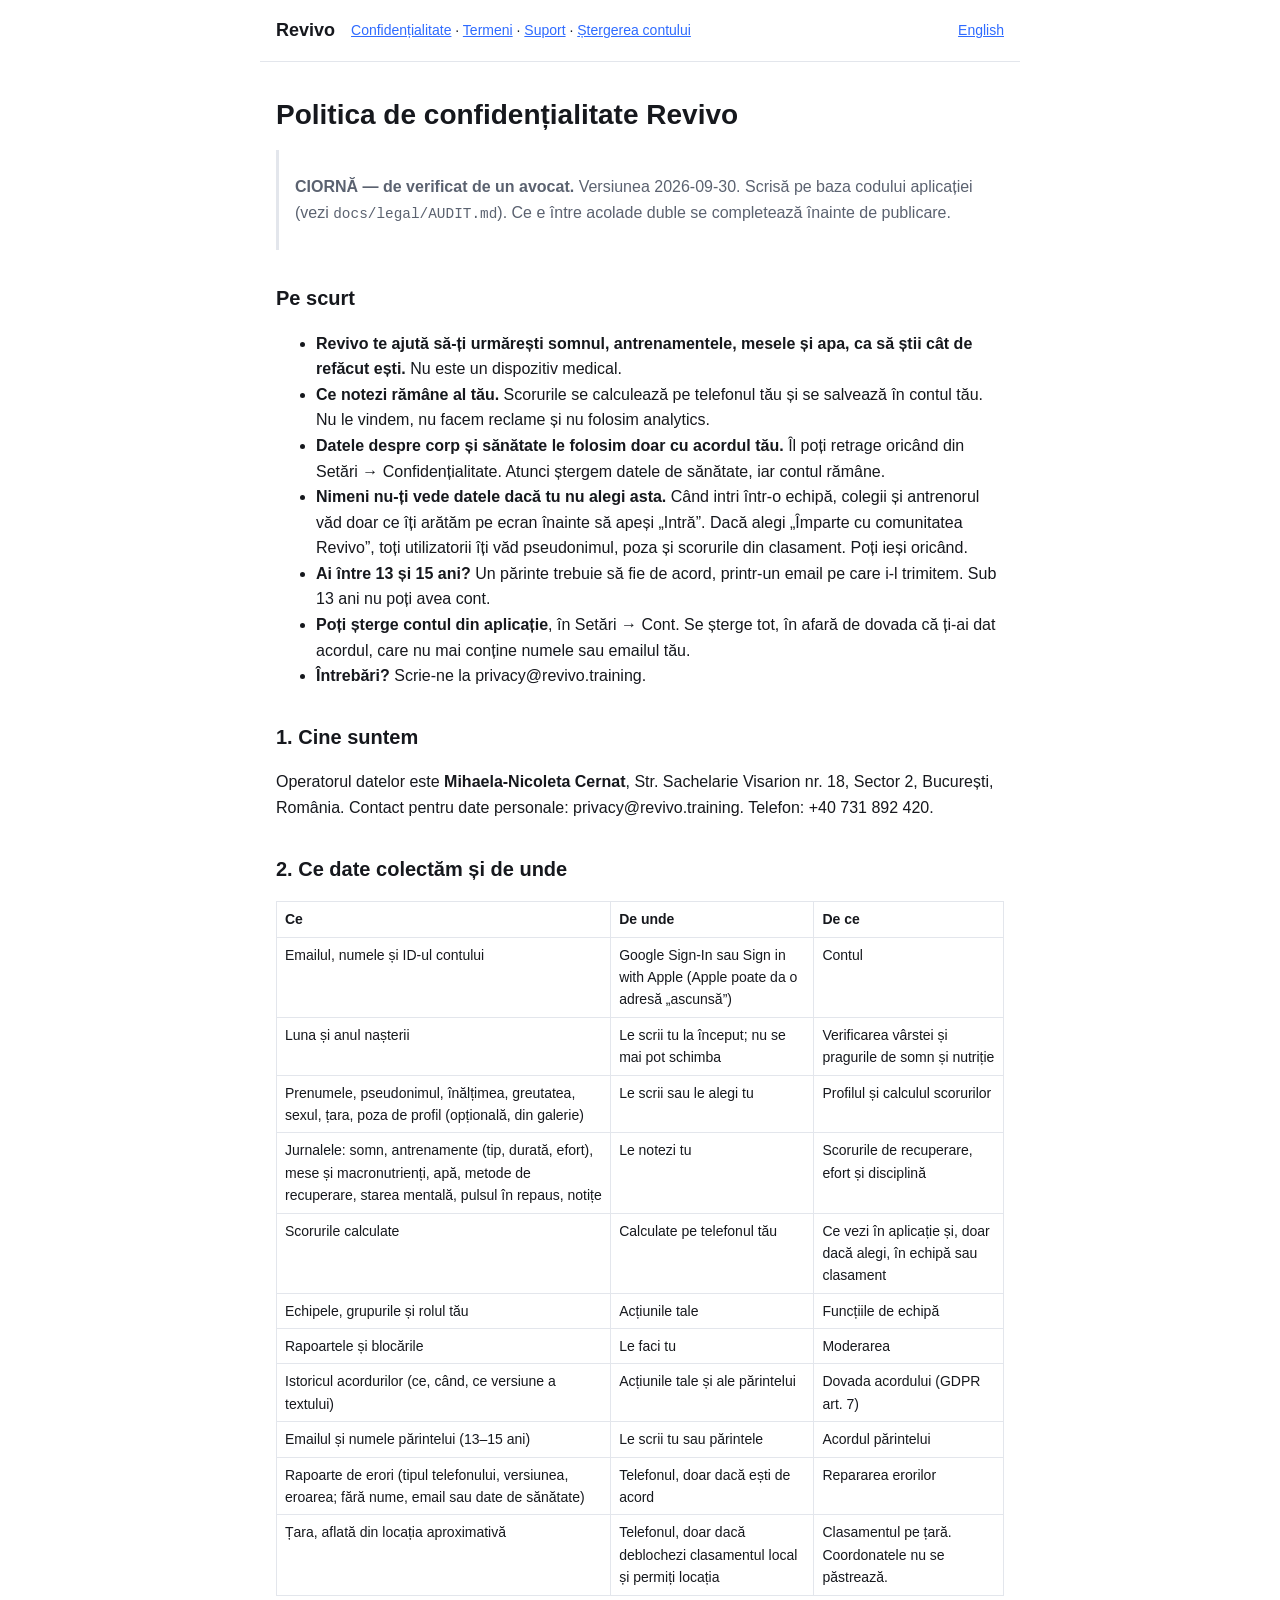
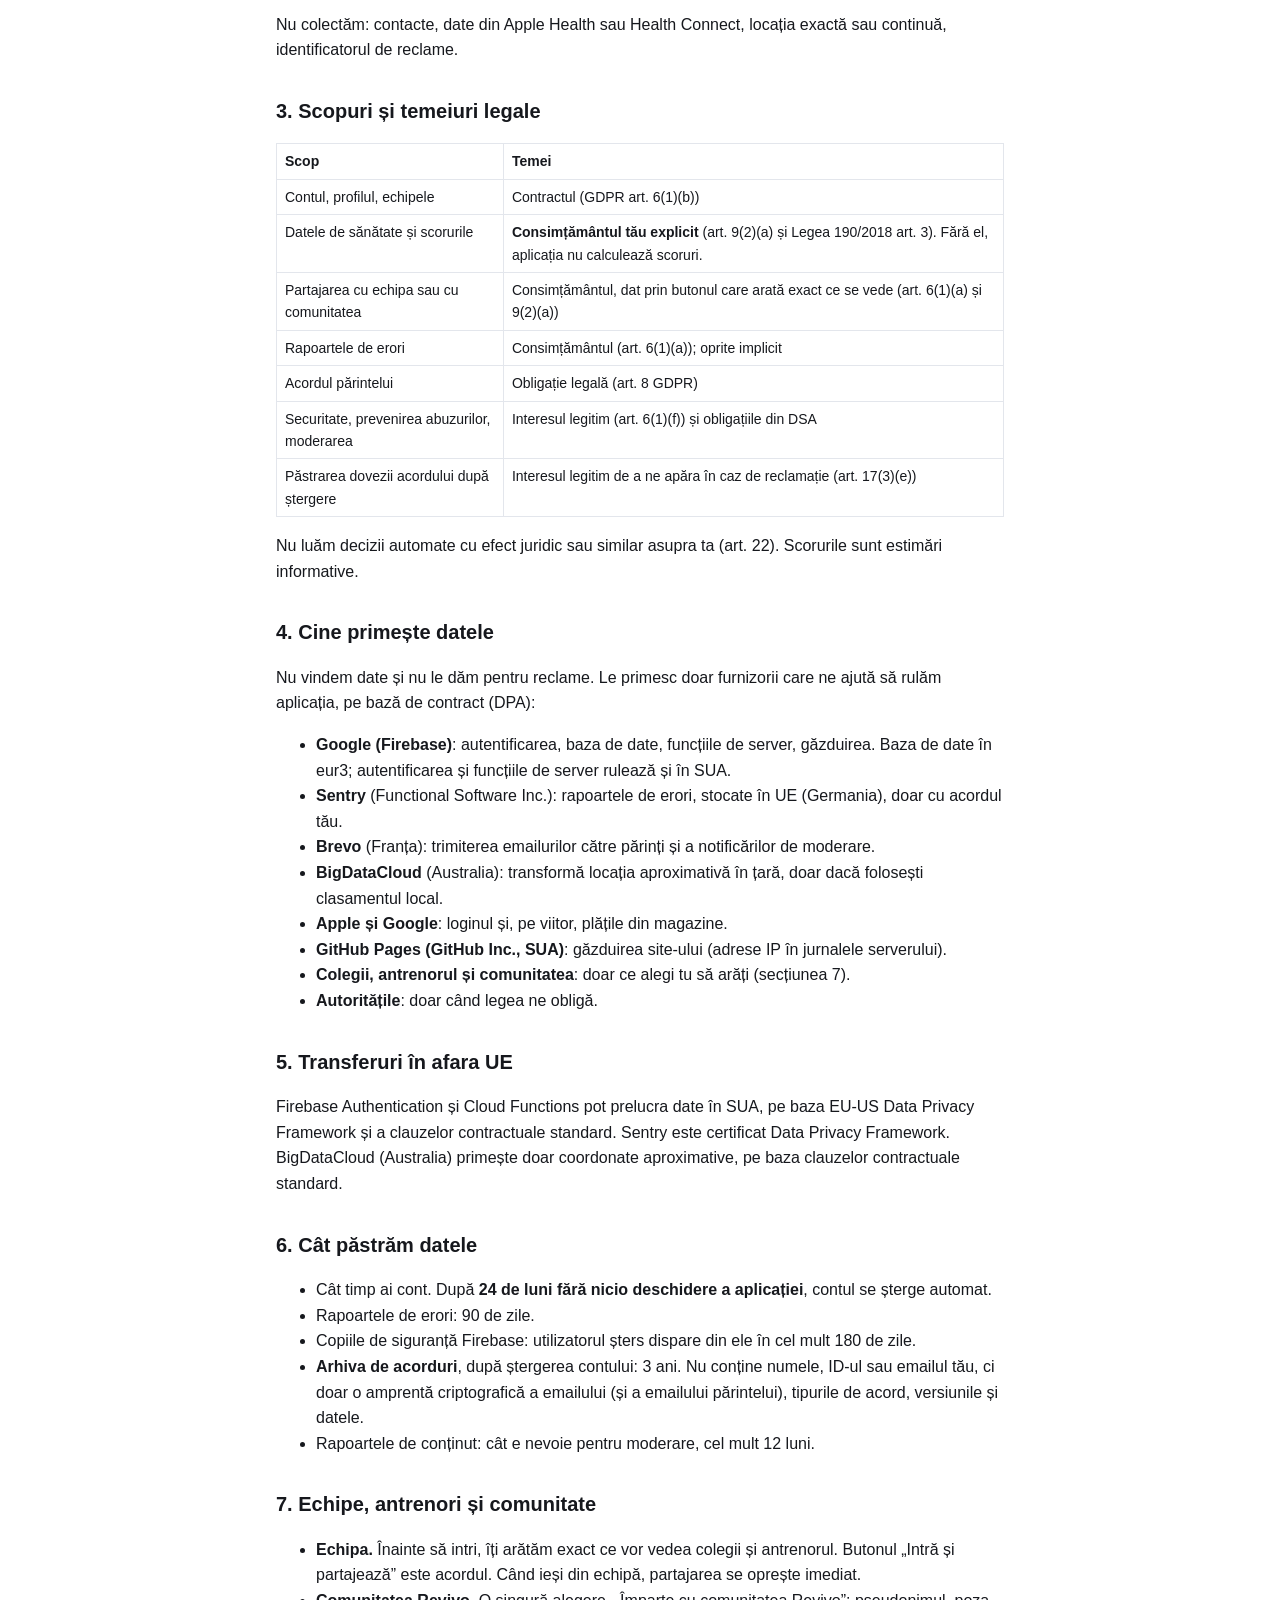
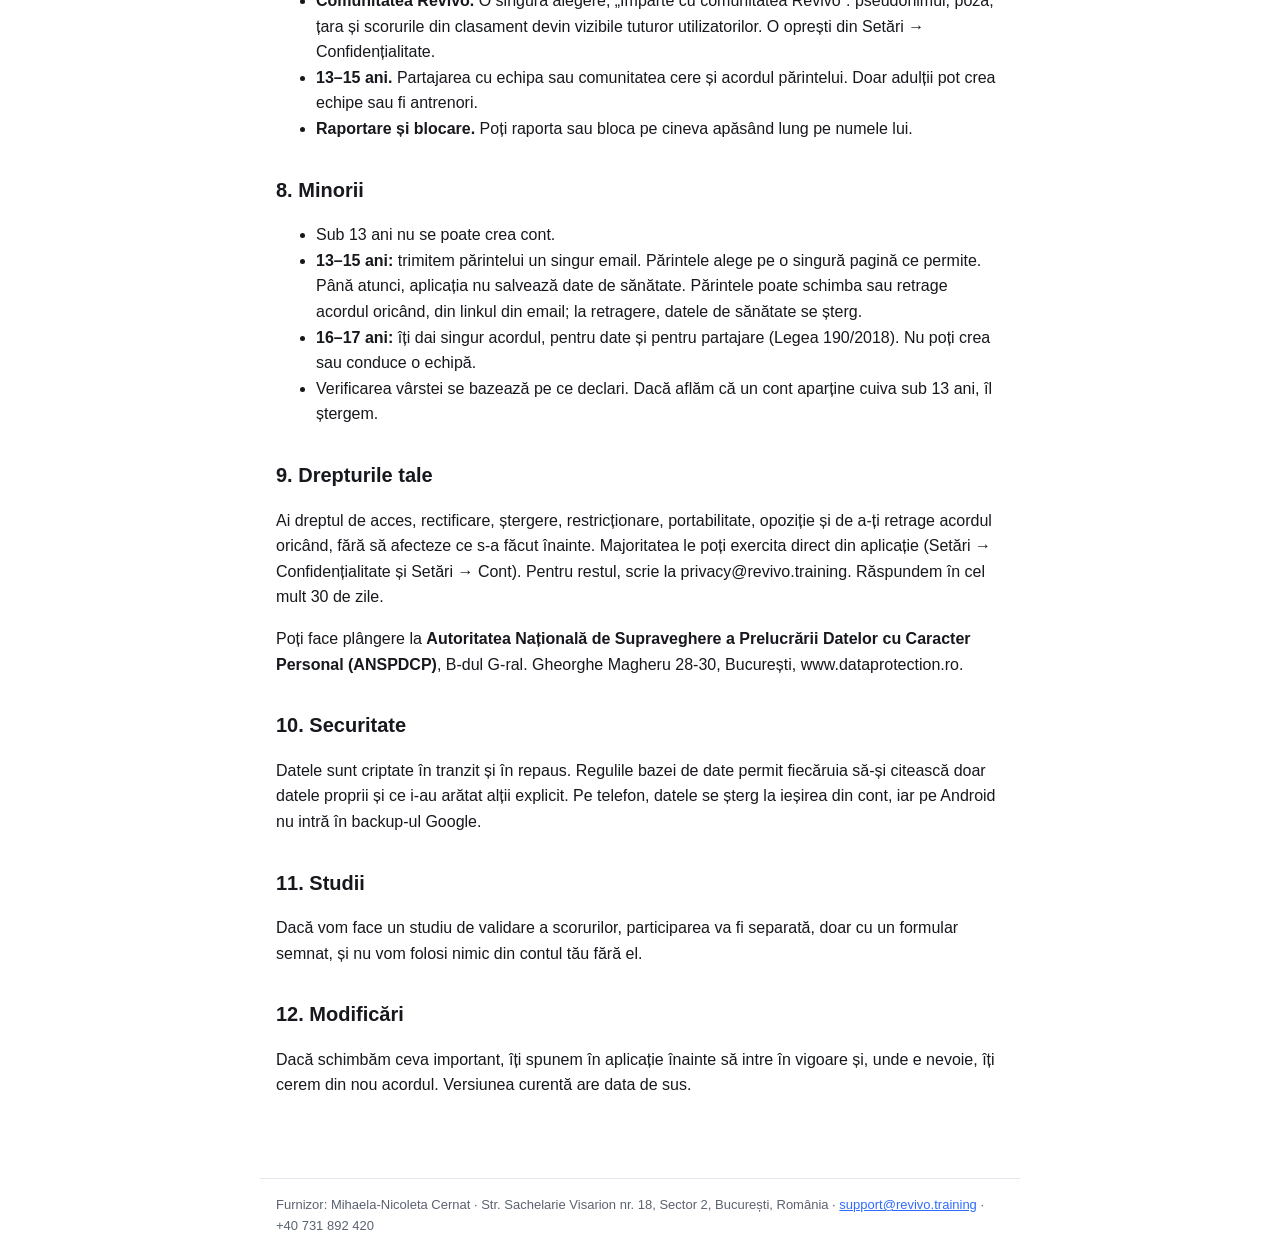
==== privacy.html @ 83f0c488 "Site Revivo" ====
<!doctype html>
<html lang="ro">
<head>
<meta charset="utf-8">
<meta name="viewport" content="width=device-width, initial-scale=1">
<title>Politica de confidențialitate Revivo</title>
<link rel="stylesheet" href="style.css">
</head>
<body>
<header><a class="brand" href="./">Revivo</a><nav><a href="privacy">Confidențialitate</a> · <a href="terms">Termeni</a> · <a href="support">Suport</a> · <a href="delete-account">Ștergerea contului</a></nav><a class="lang" href="en/privacy">English</a></header>
<main>
<h1>Politica de confidențialitate Revivo</h1>
<blockquote><p><strong>CIORNĂ — de verificat de un avocat.</strong> Versiunea 2026-09-30. Scrisă pe baza codului aplicației (vezi <code>docs/legal/AUDIT.md</code>). Ce e între acolade duble se completează înainte de publicare.</p></blockquote>
<h2>Pe scurt</h2>
<ul><li>
<strong>Revivo te ajută să-ți urmărești somnul, antrenamentele, mesele și apa, ca să știi cât de refăcut ești.</strong> Nu este un dispozitiv medical.
</li><li>
<strong>Ce notezi rămâne al tău.</strong> Scorurile se calculează pe telefonul tău și se salvează în contul tău. Nu le vindem, nu facem reclame și nu folosim analytics.
</li><li>
<strong>Datele despre corp și sănătate le folosim doar cu acordul tău.</strong> Îl poți retrage oricând din Setări → Confidențialitate. Atunci ștergem datele de sănătate, iar contul rămâne.
</li><li>
<strong>Nimeni nu-ți vede datele dacă tu nu alegi asta.</strong> Când intri într-o echipă, colegii și antrenorul văd doar ce îți arătăm pe ecran înainte să apeși „Intră”. Dacă alegi „Împarte cu comunitatea Revivo”, toți utilizatorii îți văd pseudonimul, poza și scorurile din clasament. Poți ieși oricând.
</li><li>
<strong>Ai între 13 și 15 ani?</strong> Un părinte trebuie să fie de acord, printr-un email pe care i-l trimitem. Sub 13 ani nu poți avea cont.
</li><li>
<strong>Poți șterge contul din aplicație</strong>, în Setări → Cont. Se șterge tot, în afară de dovada că ți-ai dat acordul, care nu mai conține numele sau emailul tău.
</li><li>
<strong>Întrebări?</strong> Scrie-ne la privacy@revivo.training.
</li></ul>
<h2>1. Cine suntem</h2>
<p>Operatorul datelor este <strong>Mihaela-Nicoleta Cernat</strong>, Str. Sachelarie Visarion nr. 18, Sector 2, București, România. Contact pentru date personale: privacy@revivo.training. Telefon: +40 731 892 420.</p>
<h2>2. Ce date colectăm și de unde</h2>
<div class="table"><table><thead><tr><th>Ce</th><th>De unde</th><th>De ce</th></tr></thead><tbody>
<tr><td>Emailul, numele și ID-ul contului</td><td>Google Sign-In sau Sign in with Apple (Apple poate da o adresă „ascunsă”)</td><td>Contul</td></tr>
<tr><td>Luna și anul nașterii</td><td>Le scrii tu la început; nu se mai pot schimba</td><td>Verificarea vârstei și pragurile de somn și nutriție</td></tr>
<tr><td>Prenumele, pseudonimul, înălțimea, greutatea, sexul, țara, poza de profil (opțională, din galerie)</td><td>Le scrii sau le alegi tu</td><td>Profilul și calculul scorurilor</td></tr>
<tr><td>Jurnalele: somn, antrenamente (tip, durată, efort), mese și macronutrienți, apă, metode de recuperare, starea mentală, pulsul în repaus, notițe</td><td>Le notezi tu</td><td>Scorurile de recuperare, efort și disciplină</td></tr>
<tr><td>Scorurile calculate</td><td>Calculate pe telefonul tău</td><td>Ce vezi în aplicație și, doar dacă alegi, în echipă sau clasament</td></tr>
<tr><td>Echipele, grupurile și rolul tău</td><td>Acțiunile tale</td><td>Funcțiile de echipă</td></tr>
<tr><td>Rapoartele și blocările</td><td>Le faci tu</td><td>Moderarea</td></tr>
<tr><td>Istoricul acordurilor (ce, când, ce versiune a textului)</td><td>Acțiunile tale și ale părintelui</td><td>Dovada acordului (GDPR art. 7)</td></tr>
<tr><td>Emailul și numele părintelui (13–15 ani)</td><td>Le scrii tu sau părintele</td><td>Acordul părintelui</td></tr>
<tr><td>Rapoarte de erori (tipul telefonului, versiunea, eroarea; fără nume, email sau date de sănătate)</td><td>Telefonul, doar dacă ești de acord</td><td>Repararea erorilor</td></tr>
<tr><td>Țara, aflată din locația aproximativă</td><td>Telefonul, doar dacă deblochezi clasamentul local și permiți locația</td><td>Clasamentul pe țară. Coordonatele nu se păstrează.</td></tr>
</tbody></table></div>
<p>Nu colectăm: contacte, date din Apple Health sau Health Connect, locația exactă sau continuă, identificatorul de reclame.</p>
<h2>3. Scopuri și temeiuri legale</h2>
<div class="table"><table><thead><tr><th>Scop</th><th>Temei</th></tr></thead><tbody>
<tr><td>Contul, profilul, echipele</td><td>Contractul (GDPR art. 6(1)(b))</td></tr>
<tr><td>Datele de sănătate și scorurile</td><td><strong>Consimțământul tău explicit</strong> (art. 9(2)(a) și Legea 190/2018 art. 3). Fără el, aplicația nu calculează scoruri.</td></tr>
<tr><td>Partajarea cu echipa sau cu comunitatea</td><td>Consimțământul, dat prin butonul care arată exact ce se vede (art. 6(1)(a) și 9(2)(a))</td></tr>
<tr><td>Rapoartele de erori</td><td>Consimțământul (art. 6(1)(a)); oprite implicit</td></tr>
<tr><td>Acordul părintelui</td><td>Obligație legală (art. 8 GDPR)</td></tr>
<tr><td>Securitate, prevenirea abuzurilor, moderarea</td><td>Interesul legitim (art. 6(1)(f)) și obligațiile din DSA</td></tr>
<tr><td>Păstrarea dovezii acordului după ștergere</td><td>Interesul legitim de a ne apăra în caz de reclamație (art. 17(3)(e))</td></tr>
</tbody></table></div>
<p>Nu luăm decizii automate cu efect juridic sau similar asupra ta (art. 22). Scorurile sunt estimări informative.</p>
<h2>4. Cine primește datele</h2>
<p>Nu vindem date și nu le dăm pentru reclame. Le primesc doar furnizorii care ne ajută să rulăm aplicația, pe bază de contract (DPA):</p>
<ul><li>
<strong>Google (Firebase)</strong>: autentificarea, baza de date, funcțiile de server, găzduirea. Baza de date în eur3; autentificarea și funcțiile de server rulează și în SUA.
</li><li>
<strong>Sentry</strong> (Functional Software Inc.): rapoartele de erori, stocate în UE (Germania), doar cu acordul tău.
</li><li>
<strong>Brevo</strong> (Franța): trimiterea emailurilor către părinți și a notificărilor de moderare.
</li><li>
<strong>BigDataCloud</strong> (Australia): transformă locația aproximativă în țară, doar dacă folosești clasamentul local.
</li><li>
<strong>Apple și Google</strong>: loginul și, pe viitor, plățile din magazine.
</li><li>
<strong>GitHub Pages (GitHub Inc., SUA)</strong>: găzduirea site-ului (adrese IP în jurnalele serverului).
</li><li>
<strong>Colegii, antrenorul și comunitatea</strong>: doar ce alegi tu să arăți (secțiunea 7).
</li><li>
<strong>Autoritățile</strong>: doar când legea ne obligă.
</li></ul>
<h2>5. Transferuri în afara UE</h2>
<p>Firebase Authentication și Cloud Functions pot prelucra date în SUA, pe baza EU-US Data Privacy Framework și a clauzelor contractuale standard. Sentry este certificat Data Privacy Framework. BigDataCloud (Australia) primește doar coordonate aproximative, pe baza clauzelor contractuale standard.</p>
<h2>6. Cât păstrăm datele</h2>
<ul><li>
Cât timp ai cont. După <strong>24 de luni fără nicio deschidere a aplicației</strong>, contul se șterge automat.
</li><li>
Rapoartele de erori: 90 de zile.
</li><li>
Copiile de siguranță Firebase: utilizatorul șters dispare din ele în cel mult 180 de zile.
</li><li>
<strong>Arhiva de acorduri</strong>, după ștergerea contului: 3 ani. Nu conține numele, ID-ul sau emailul tău, ci doar o amprentă criptografică a emailului (și a emailului părintelui), tipurile de acord, versiunile și datele.
</li><li>
Rapoartele de conținut: cât e nevoie pentru moderare, cel mult 12 luni.
</li></ul>
<h2>7. Echipe, antrenori și comunitate</h2>
<ul><li>
<strong>Echipa.</strong> Înainte să intri, îți arătăm exact ce vor vedea colegii și antrenorul. Butonul „Intră și partajează” este acordul. Când ieși din echipă, partajarea se oprește imediat.
</li><li>
<strong>Comunitatea Revivo.</strong> O singură alegere, „Împarte cu comunitatea Revivo”: pseudonimul, poza, țara și scorurile din clasament devin vizibile tuturor utilizatorilor. O oprești din Setări → Confidențialitate.
</li><li>
<strong>13–15 ani.</strong> Partajarea cu echipa sau comunitatea cere și acordul părintelui. Doar adulții pot crea echipe sau fi antrenori.
</li><li>
<strong>Raportare și blocare.</strong> Poți raporta sau bloca pe cineva apăsând lung pe numele lui.
</li></ul>
<h2>8. Minorii</h2>
<ul><li>
Sub 13 ani nu se poate crea cont.
</li><li>
<strong>13–15 ani:</strong> trimitem părintelui un singur email. Părintele alege pe o singură pagină ce permite. Până atunci, aplicația nu salvează date de sănătate. Părintele poate schimba sau retrage acordul oricând, din linkul din email; la retragere, datele de sănătate se șterg.
</li><li>
<strong>16–17 ani:</strong> îți dai singur acordul, pentru date și pentru partajare (Legea 190/2018). Nu poți crea sau conduce o echipă.
</li><li>
Verificarea vârstei se bazează pe ce declari. Dacă aflăm că un cont aparține cuiva sub 13 ani, îl ștergem.
</li></ul>
<h2>9. Drepturile tale</h2>
<p>Ai dreptul de acces, rectificare, ștergere, restricționare, portabilitate, opoziție și de a-ți retrage acordul oricând, fără să afecteze ce s-a făcut înainte. Majoritatea le poți exercita direct din aplicație (Setări → Confidențialitate și Setări → Cont). Pentru restul, scrie la privacy@revivo.training. Răspundem în cel mult 30 de zile.</p>
<p>Poți face plângere la <strong>Autoritatea Națională de Supraveghere a Prelucrării Datelor cu Caracter Personal (ANSPDCP)</strong>, B-dul G-ral. Gheorghe Magheru 28-30, București, www.dataprotection.ro.</p>
<h2>10. Securitate</h2>
<p>Datele sunt criptate în tranzit și în repaus. Regulile bazei de date permit fiecăruia să-și citească doar datele proprii și ce i-au arătat alții explicit. Pe telefon, datele se șterg la ieșirea din cont, iar pe Android nu intră în backup-ul Google.</p>
<h2>11. Studii</h2>
<p>Dacă vom face un studiu de validare a scorurilor, participarea va fi separată, doar cu un formular semnat, și nu vom folosi nimic din contul tău fără el.</p>
<h2>12. Modificări</h2>
<p>Dacă schimbăm ceva important, îți spunem în aplicație înainte să intre în vigoare și, unde e nevoie, îți cerem din nou acordul. Versiunea curentă are data de sus.</p>
</main>
<footer>Furnizor: Mihaela-Nicoleta Cernat · Str. Sachelarie Visarion nr. 18, Sector 2, București, România · <a href="mailto:support@revivo.training">support@revivo.training</a> · +40 731 892 420</footer>
</body>
</html>
---- style.css ----
/* No web fonts, no external resources: system fonts only (SPEC_LEGAL 18). */
:root {
  --bg: #ffffff; --text: #16181d; --muted: #5b6270; --line: #e3e6ec; --accent: #2f6bff;
  color-scheme: light dark;
}
@media (prefers-color-scheme: dark) {
  :root { --bg: #0e1014; --text: #eceef2; --muted: #9aa1ad; --line: #262a33; --accent: #6f98ff; }
}
* { box-sizing: border-box; }
body {
  margin: 0; background: var(--bg); color: var(--text);
  font: 16px/1.6 -apple-system, BlinkMacSystemFont, "Segoe UI", Roboto, Helvetica, Arial, sans-serif;
}
header, main, footer { max-width: 760px; margin: 0 auto; padding: 16px; }
header { display: flex; flex-wrap: wrap; gap: 8px 16px; align-items: center; border-bottom: 1px solid var(--line); }
header nav { flex: 1; font-size: 14px; }
.brand { font-weight: 800; font-size: 18px; text-decoration: none; color: var(--text); }
.lang { font-size: 14px; }
a { color: var(--accent); }
h1 { font-size: 28px; line-height: 1.25; }
h2 { font-size: 20px; margin-top: 32px; }
blockquote { margin: 16px 0; padding: 8px 16px; border-left: 3px solid var(--line); color: var(--muted); }
.table { overflow-x: auto; }
table { border-collapse: collapse; width: 100%; font-size: 14px; }
th, td { border: 1px solid var(--line); padding: 6px 8px; text-align: left; vertical-align: top; }
code { font-size: 90%; }
footer { border-top: 1px solid var(--line); color: var(--muted); font-size: 13px; margin-top: 48px; }
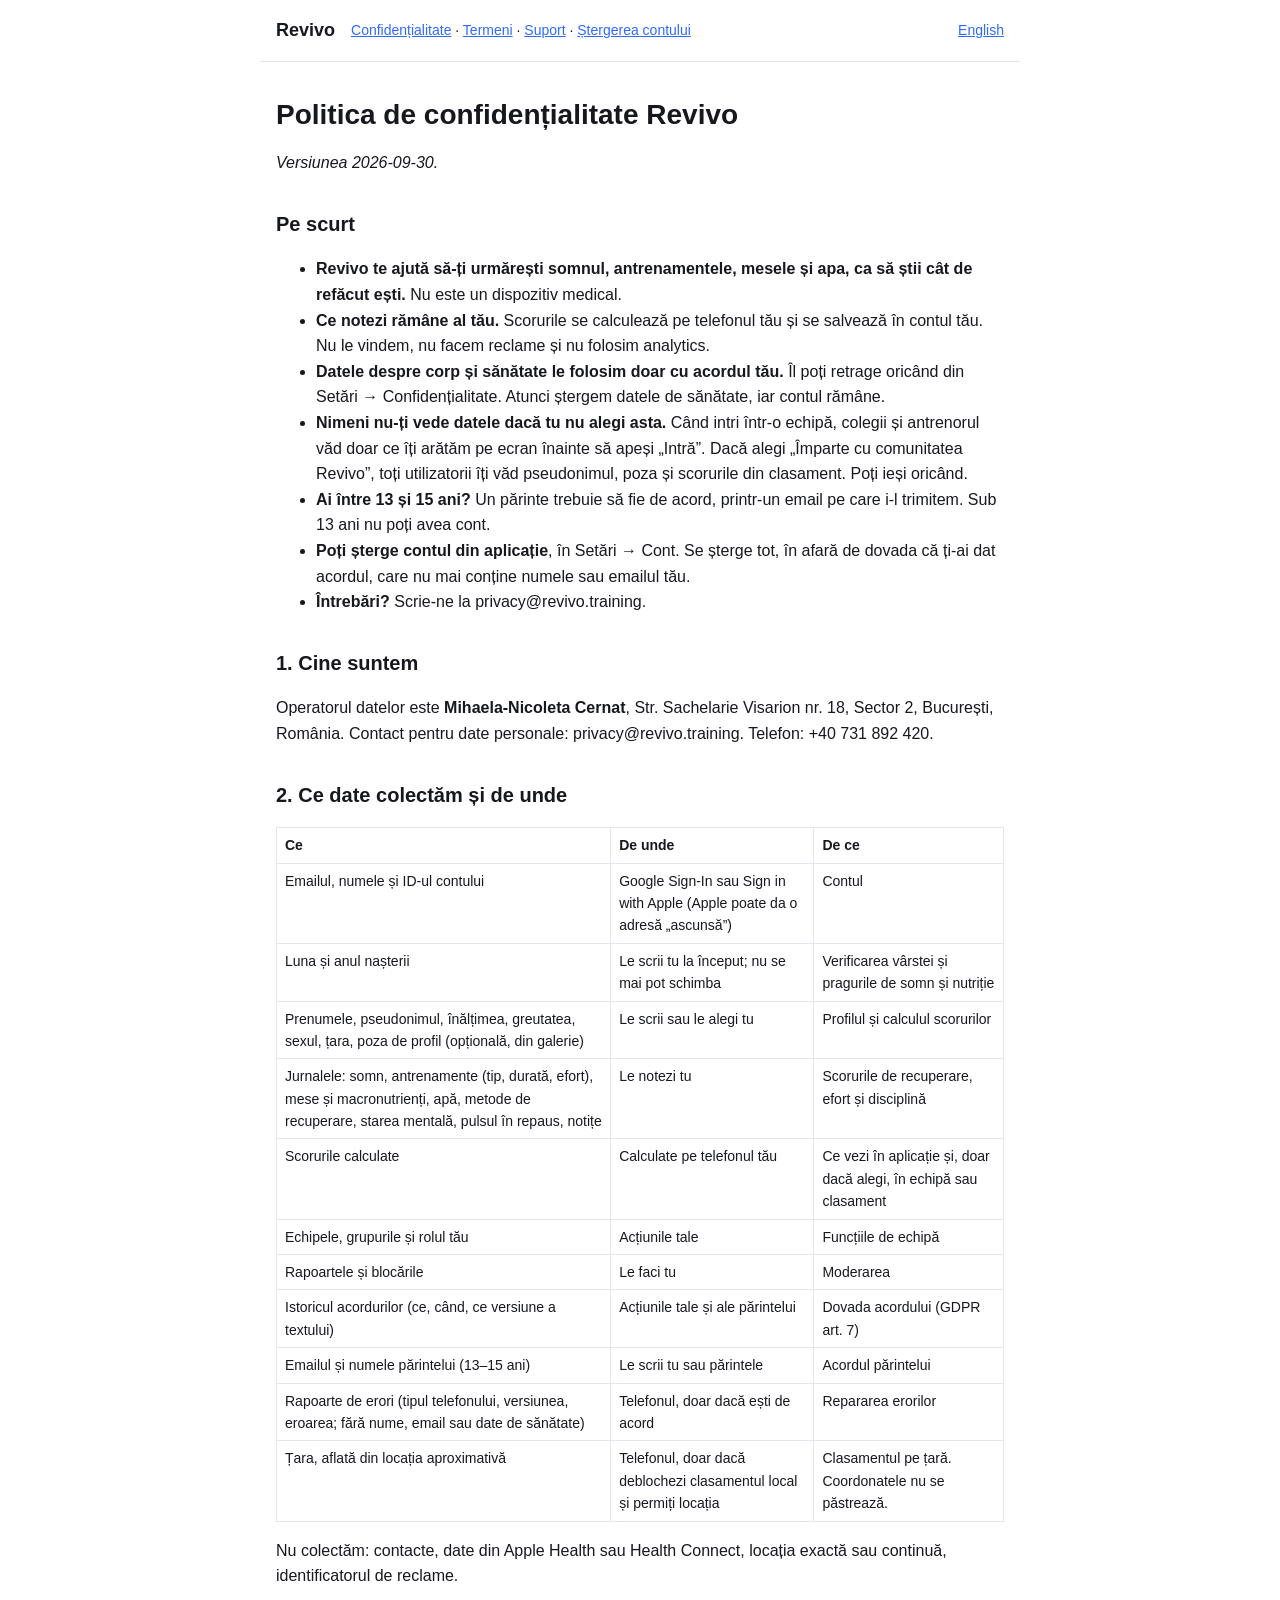
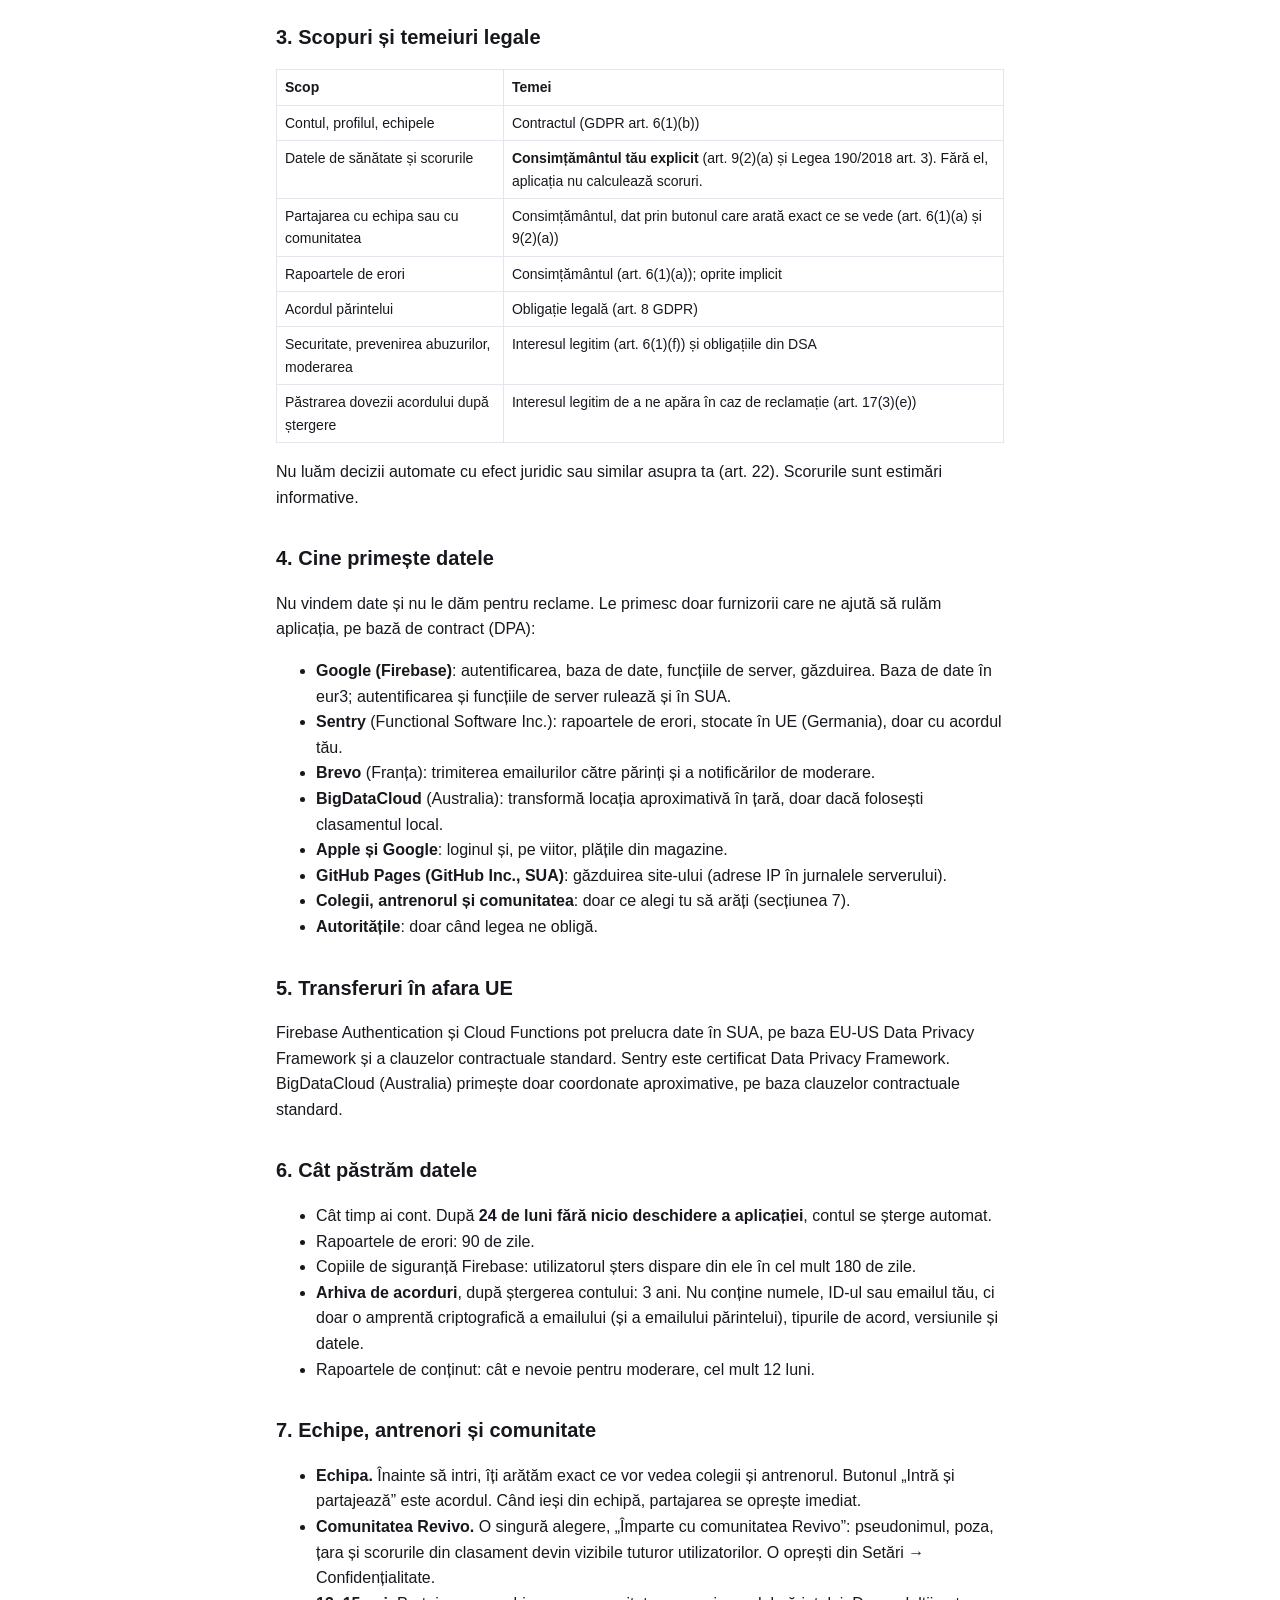
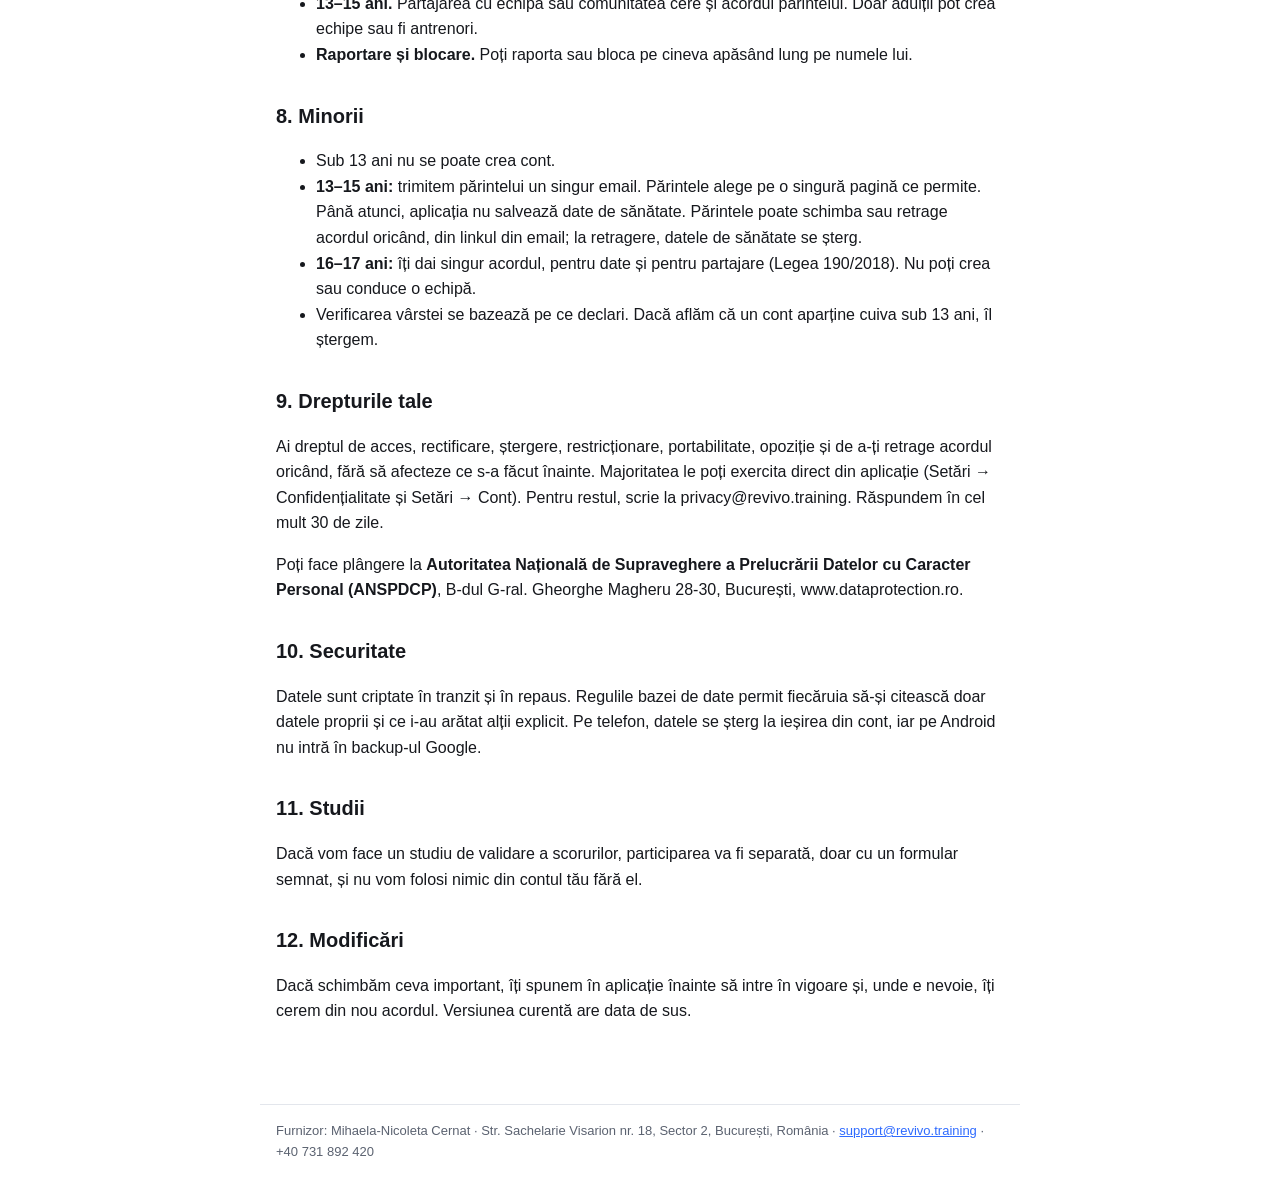
==== commit 9da3b1ec: "Fara nota de ciorna in politica si termeni Co-Authored-By: Claude Opus 5.5 <noreply@anthropic.com>" ====
--- a/privacy.html
+++ b/privacy.html
@@ -10,7 +10,7 @@
 <header><a class="brand" href="./">Revivo</a><nav><a href="privacy">Confidențialitate</a> · <a href="terms">Termeni</a> · <a href="support">Suport</a> · <a href="delete-account">Ștergerea contului</a></nav><a class="lang" href="en/privacy">English</a></header>
 <main>
 <h1>Politica de confidențialitate Revivo</h1>
-<blockquote><p><strong>CIORNĂ — de verificat de un avocat.</strong> Versiunea 2026-09-30. Scrisă pe baza codului aplicației (vezi <code>docs/legal/AUDIT.md</code>). Ce e între acolade duble se completează înainte de publicare.</p></blockquote>
+<p><em>Versiunea 2026-09-30.</em></p>
 <h2>Pe scurt</h2>
 <ul><li>
 <strong>Revivo te ajută să-ți urmărești somnul, antrenamentele, mesele și apa, ca să știi cât de refăcut ești.</strong> Nu este un dispozitiv medical.
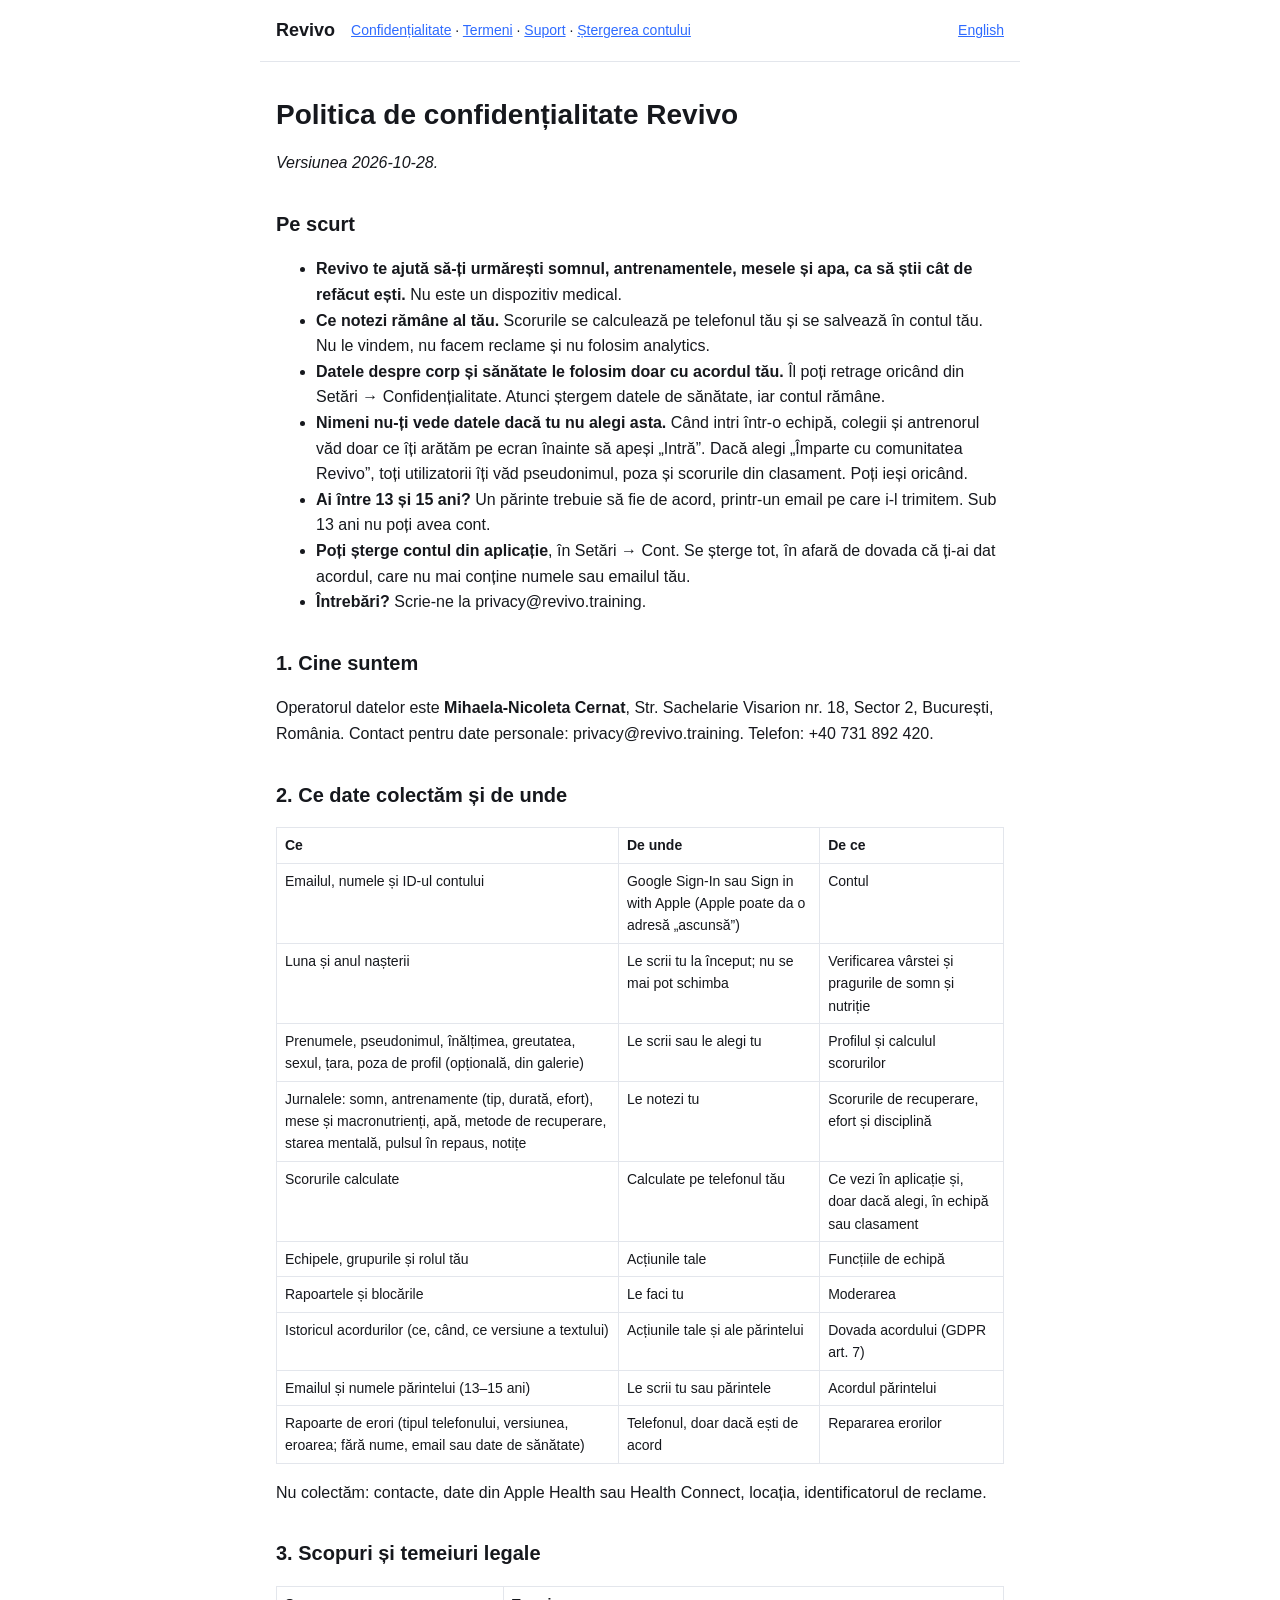
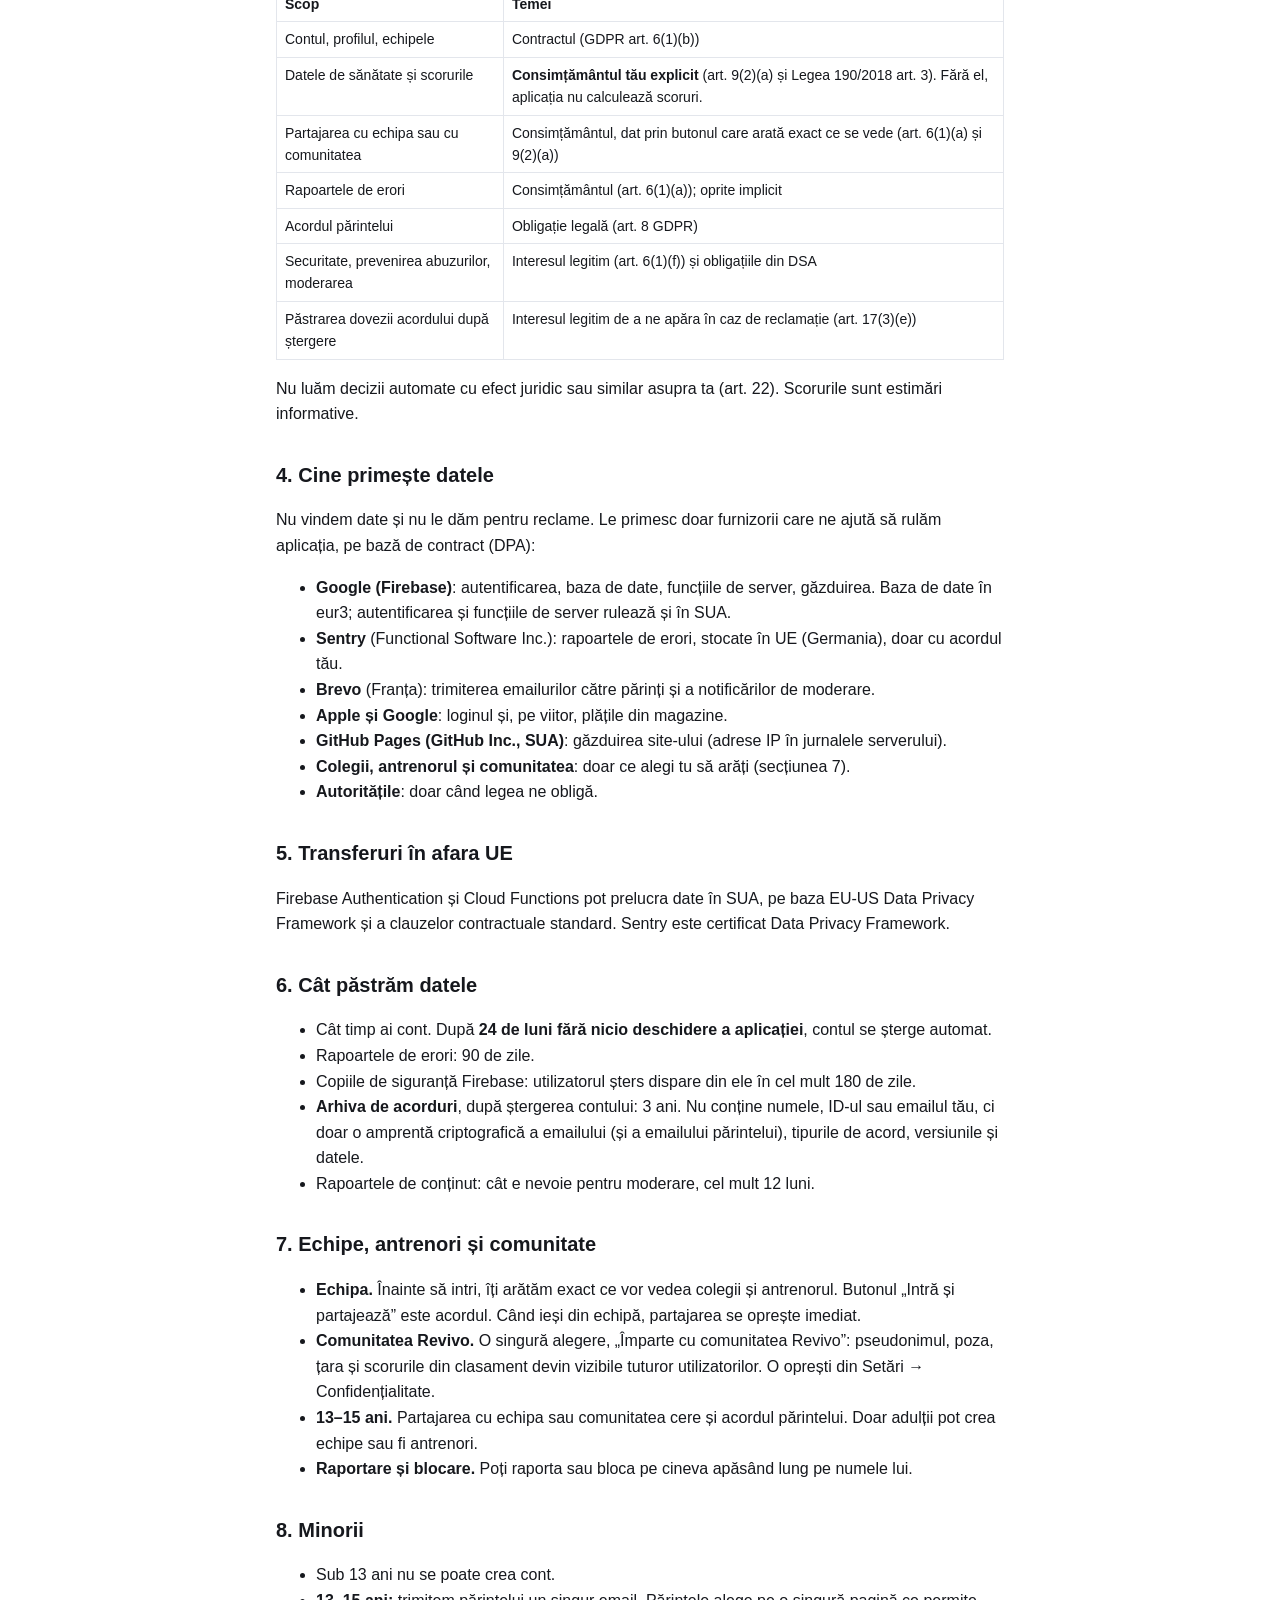
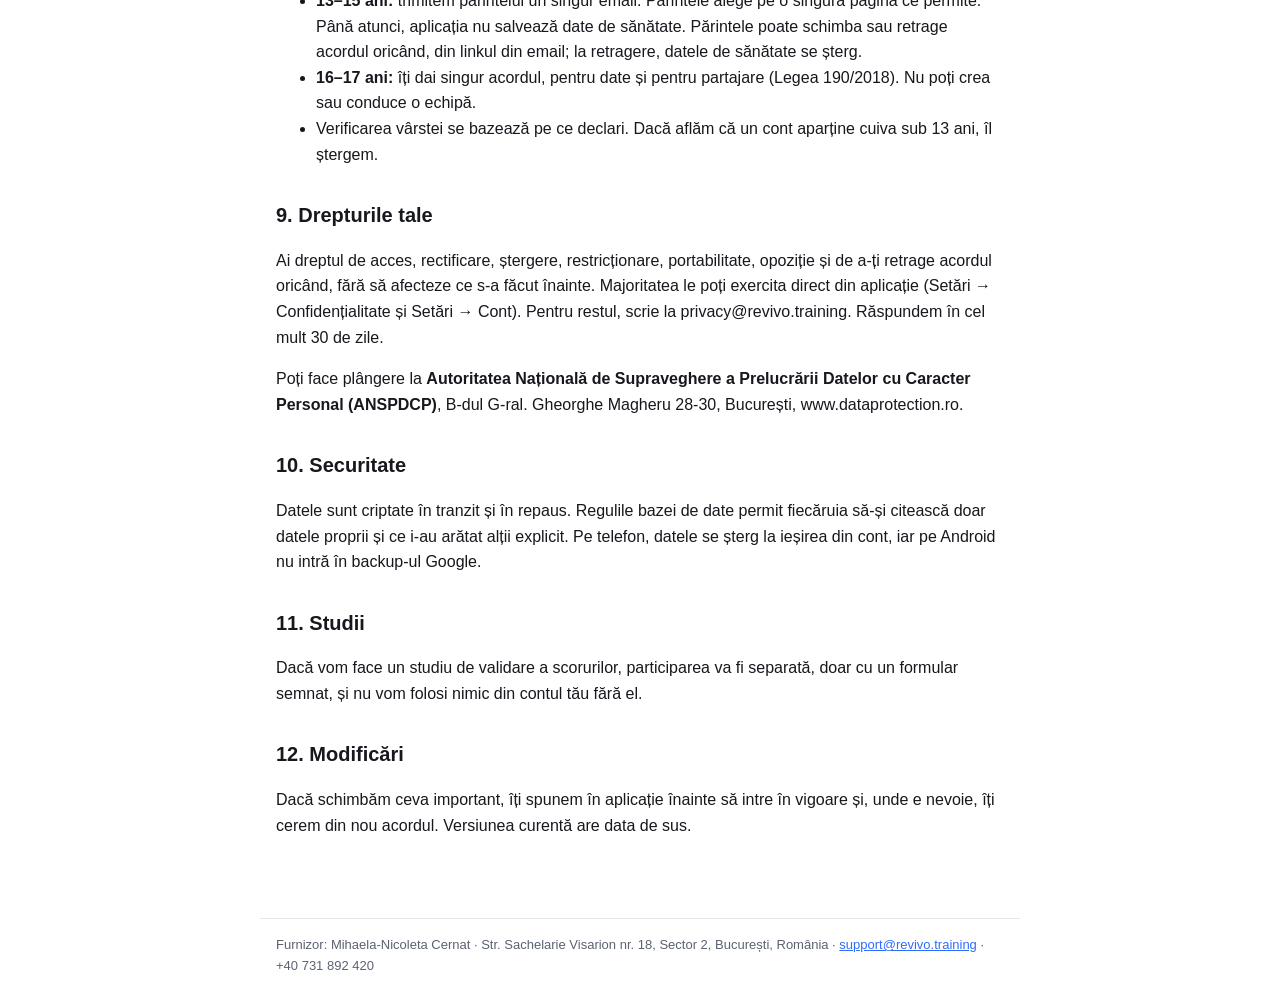
==== commit 17316988: "Politica fără locație și BigDataCloud, versiunea 2026-10-28 Clasamentul local nu mai folosește locaț" ====
--- a/privacy.html
+++ b/privacy.html
@@ -10,7 +10,7 @@
 <header><a class="brand" href="./">Revivo</a><nav><a href="privacy">Confidențialitate</a> · <a href="terms">Termeni</a> · <a href="support">Suport</a> · <a href="delete-account">Ștergerea contului</a></nav><a class="lang" href="en/privacy">English</a></header>
 <main>
 <h1>Politica de confidențialitate Revivo</h1>
-<p><em>Versiunea 2026-09-30.</em></p>
+<p><em>Versiunea 2026-10-28.</em></p>
 <h2>Pe scurt</h2>
 <ul><li>
 <strong>Revivo te ajută să-ți urmărești somnul, antrenamentele, mesele și apa, ca să știi cât de refăcut ești.</strong> Nu este un dispozitiv medical.
@@ -41,9 +41,8 @@
 <tr><td>Istoricul acordurilor (ce, când, ce versiune a textului)</td><td>Acțiunile tale și ale părintelui</td><td>Dovada acordului (GDPR art. 7)</td></tr>
 <tr><td>Emailul și numele părintelui (13–15 ani)</td><td>Le scrii tu sau părintele</td><td>Acordul părintelui</td></tr>
 <tr><td>Rapoarte de erori (tipul telefonului, versiunea, eroarea; fără nume, email sau date de sănătate)</td><td>Telefonul, doar dacă ești de acord</td><td>Repararea erorilor</td></tr>
-<tr><td>Țara, aflată din locația aproximativă</td><td>Telefonul, doar dacă deblochezi clasamentul local și permiți locația</td><td>Clasamentul pe țară. Coordonatele nu se păstrează.</td></tr>
 </tbody></table></div>
-<p>Nu colectăm: contacte, date din Apple Health sau Health Connect, locația exactă sau continuă, identificatorul de reclame.</p>
+<p>Nu colectăm: contacte, date din Apple Health sau Health Connect, locația, identificatorul de reclame.</p>
 <h2>3. Scopuri și temeiuri legale</h2>
 <div class="table"><table><thead><tr><th>Scop</th><th>Temei</th></tr></thead><tbody>
 <tr><td>Contul, profilul, echipele</td><td>Contractul (GDPR art. 6(1)(b))</td></tr>
@@ -64,8 +63,6 @@
 </li><li>
 <strong>Brevo</strong> (Franța): trimiterea emailurilor către părinți și a notificărilor de moderare.
 </li><li>
-<strong>BigDataCloud</strong> (Australia): transformă locația aproximativă în țară, doar dacă folosești clasamentul local.
-</li><li>
 <strong>Apple și Google</strong>: loginul și, pe viitor, plățile din magazine.
 </li><li>
 <strong>GitHub Pages (GitHub Inc., SUA)</strong>: găzduirea site-ului (adrese IP în jurnalele serverului).
@@ -75,7 +72,7 @@
 <strong>Autoritățile</strong>: doar când legea ne obligă.
 </li></ul>
 <h2>5. Transferuri în afara UE</h2>
-<p>Firebase Authentication și Cloud Functions pot prelucra date în SUA, pe baza EU-US Data Privacy Framework și a clauzelor contractuale standard. Sentry este certificat Data Privacy Framework. BigDataCloud (Australia) primește doar coordonate aproximative, pe baza clauzelor contractuale standard.</p>
+<p>Firebase Authentication și Cloud Functions pot prelucra date în SUA, pe baza EU-US Data Privacy Framework și a clauzelor contractuale standard. Sentry este certificat Data Privacy Framework.</p>
 <h2>6. Cât păstrăm datele</h2>
 <ul><li>
 Cât timp ai cont. După <strong>24 de luni fără nicio deschidere a aplicației</strong>, contul se șterge automat.
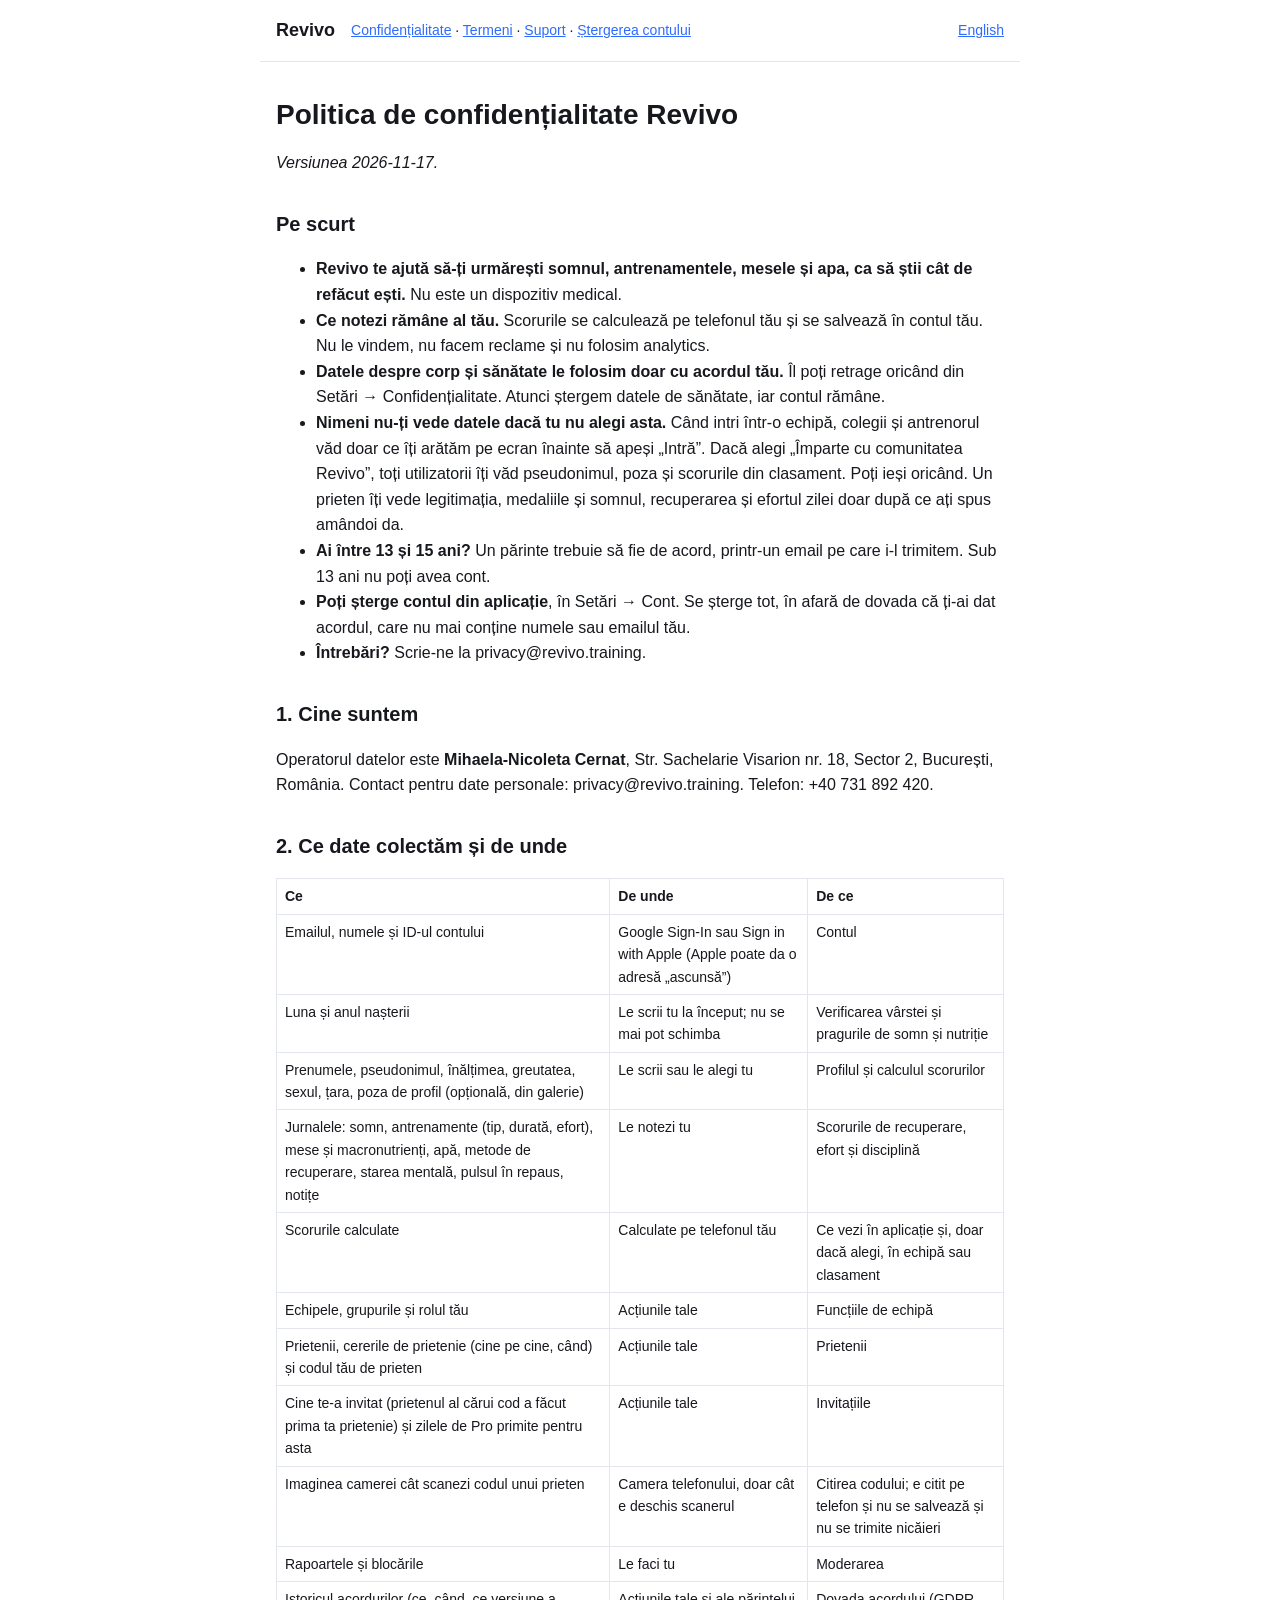
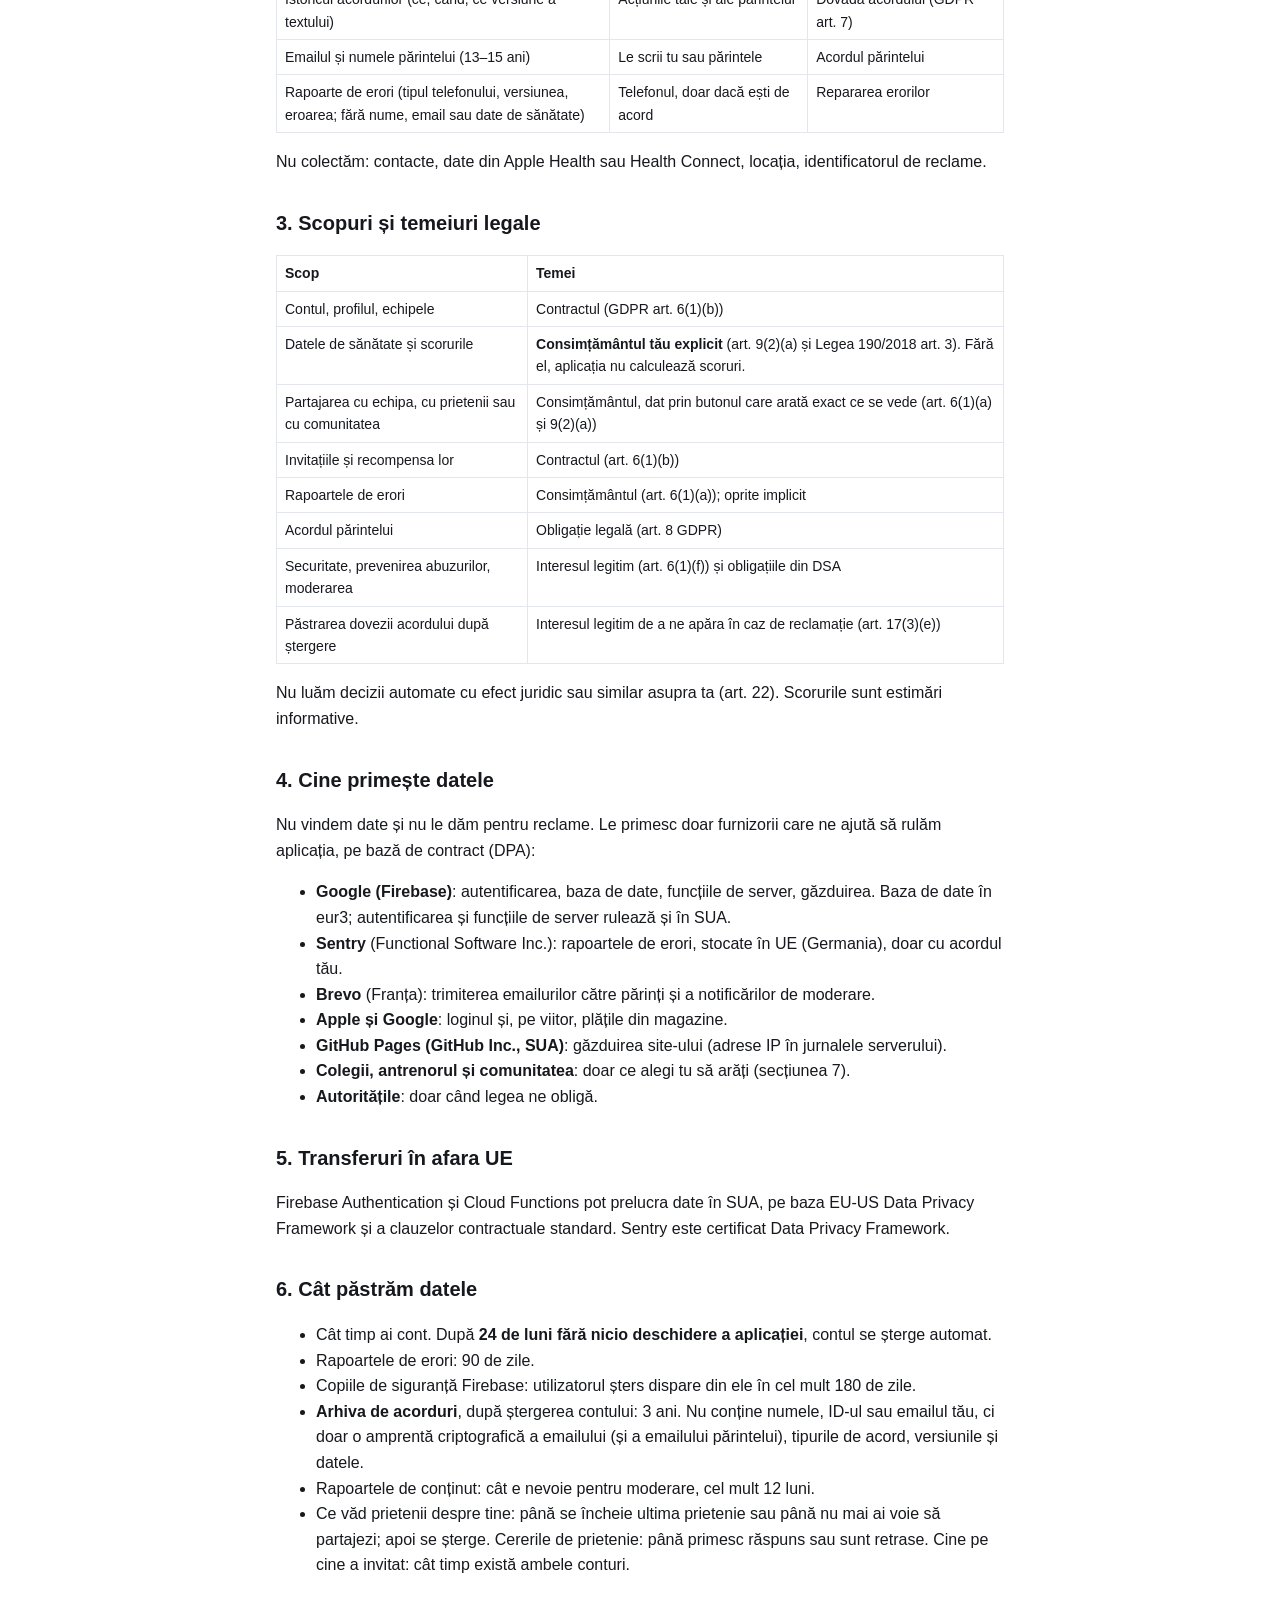
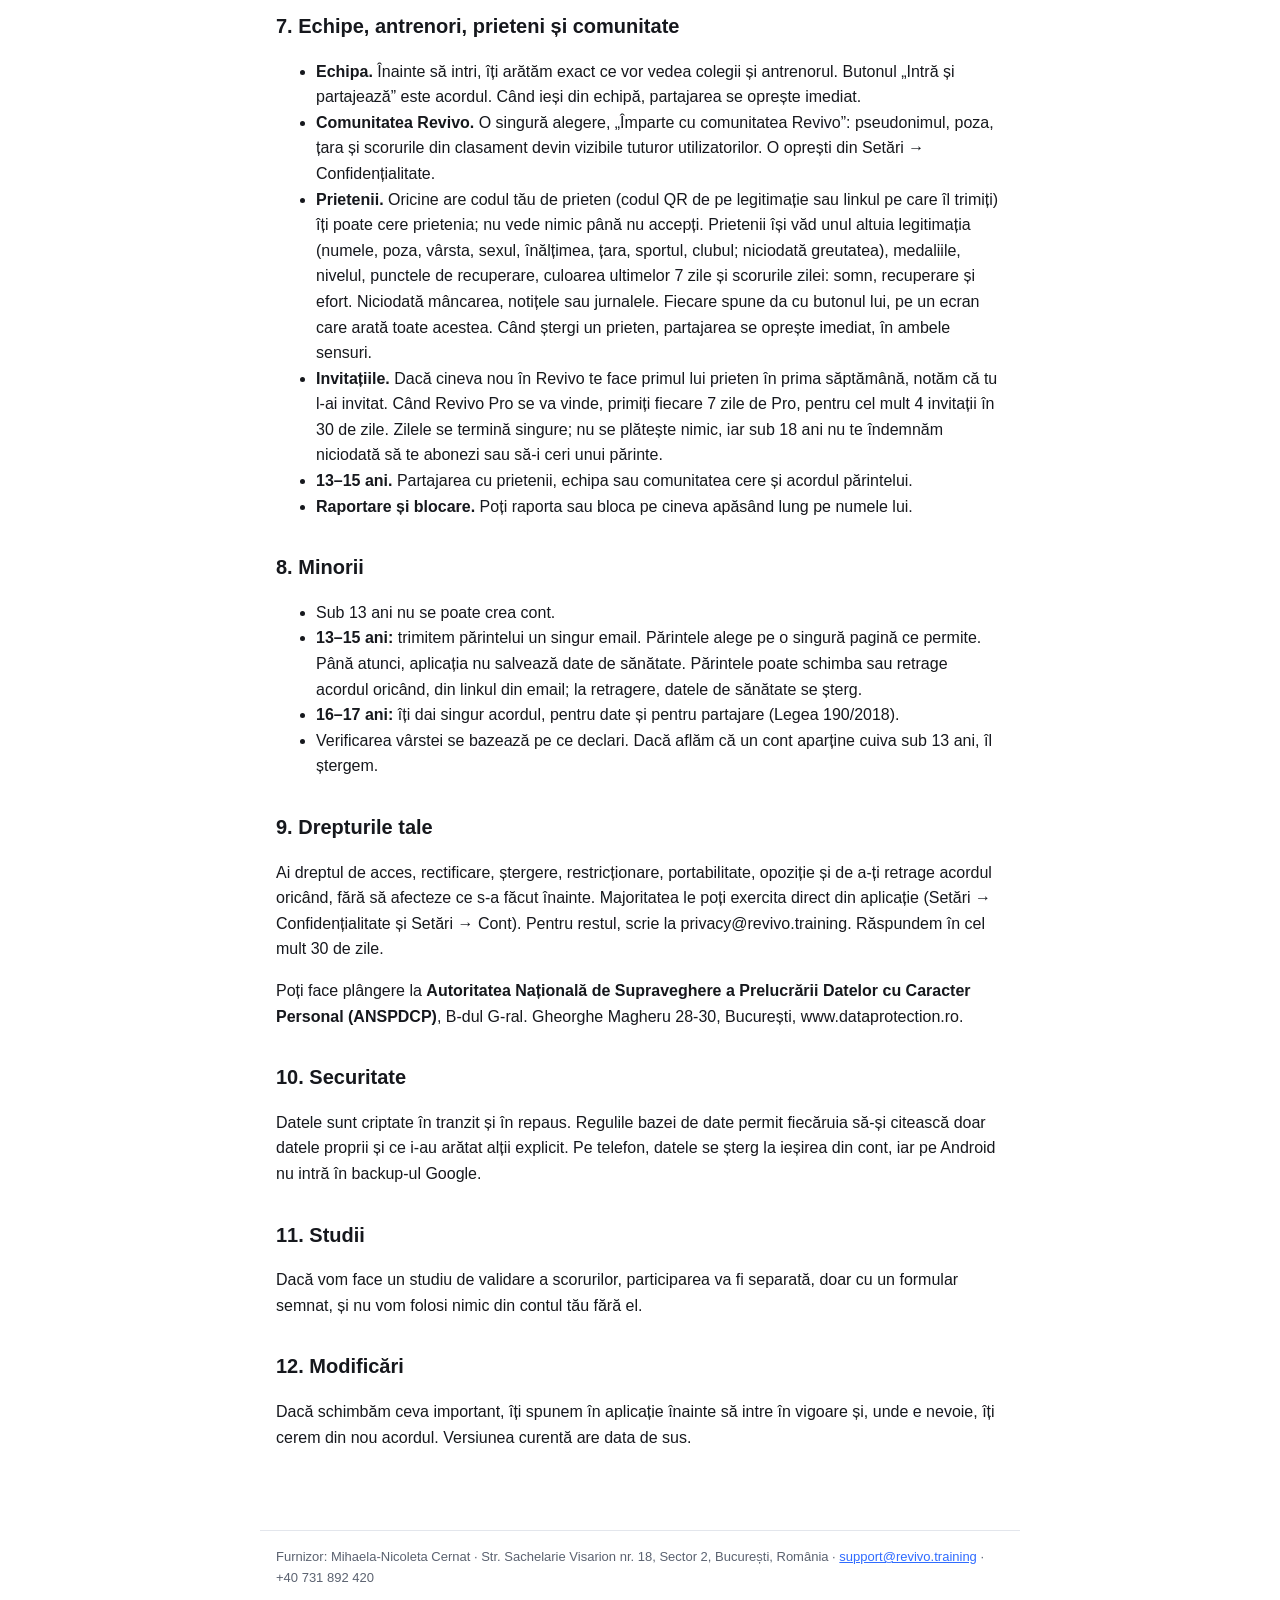
==== commit 84d180de: "Politica si termenii, versiunea 2026-11-17: prieteni, camera, invitatii; echipe la orice varsta; pag" ====
--- a/privacy.html
+++ b/privacy.html
@@ -10,7 +10,7 @@
 <header><a class="brand" href="./">Revivo</a><nav><a href="privacy">Confidențialitate</a> · <a href="terms">Termeni</a> · <a href="support">Suport</a> · <a href="delete-account">Ștergerea contului</a></nav><a class="lang" href="en/privacy">English</a></header>
 <main>
 <h1>Politica de confidențialitate Revivo</h1>
-<p><em>Versiunea 2026-10-28.</em></p>
+<p><em>Versiunea 2026-11-17.</em></p>
 <h2>Pe scurt</h2>
 <ul><li>
 <strong>Revivo te ajută să-ți urmărești somnul, antrenamentele, mesele și apa, ca să știi cât de refăcut ești.</strong> Nu este un dispozitiv medical.
@@ -19,7 +19,7 @@
 </li><li>
 <strong>Datele despre corp și sănătate le folosim doar cu acordul tău.</strong> Îl poți retrage oricând din Setări → Confidențialitate. Atunci ștergem datele de sănătate, iar contul rămâne.
 </li><li>
-<strong>Nimeni nu-ți vede datele dacă tu nu alegi asta.</strong> Când intri într-o echipă, colegii și antrenorul văd doar ce îți arătăm pe ecran înainte să apeși „Intră”. Dacă alegi „Împarte cu comunitatea Revivo”, toți utilizatorii îți văd pseudonimul, poza și scorurile din clasament. Poți ieși oricând.
+<strong>Nimeni nu-ți vede datele dacă tu nu alegi asta.</strong> Când intri într-o echipă, colegii și antrenorul văd doar ce îți arătăm pe ecran înainte să apeși „Intră”. Dacă alegi „Împarte cu comunitatea Revivo”, toți utilizatorii îți văd pseudonimul, poza și scorurile din clasament. Poți ieși oricând. Un prieten îți vede legitimația, medaliile și somnul, recuperarea și efortul zilei doar după ce ați spus amândoi da.
 </li><li>
 <strong>Ai între 13 și 15 ani?</strong> Un părinte trebuie să fie de acord, printr-un email pe care i-l trimitem. Sub 13 ani nu poți avea cont.
 </li><li>
@@ -37,6 +37,9 @@
 <tr><td>Jurnalele: somn, antrenamente (tip, durată, efort), mese și macronutrienți, apă, metode de recuperare, starea mentală, pulsul în repaus, notițe</td><td>Le notezi tu</td><td>Scorurile de recuperare, efort și disciplină</td></tr>
 <tr><td>Scorurile calculate</td><td>Calculate pe telefonul tău</td><td>Ce vezi în aplicație și, doar dacă alegi, în echipă sau clasament</td></tr>
 <tr><td>Echipele, grupurile și rolul tău</td><td>Acțiunile tale</td><td>Funcțiile de echipă</td></tr>
+<tr><td>Prietenii, cererile de prietenie (cine pe cine, când) și codul tău de prieten</td><td>Acțiunile tale</td><td>Prietenii</td></tr>
+<tr><td>Cine te-a invitat (prietenul al cărui cod a făcut prima ta prietenie) și zilele de Pro primite pentru asta</td><td>Acțiunile tale</td><td>Invitațiile</td></tr>
+<tr><td>Imaginea camerei cât scanezi codul unui prieten</td><td>Camera telefonului, doar cât e deschis scanerul</td><td>Citirea codului; e citit pe telefon și nu se salvează și nu se trimite nicăieri</td></tr>
 <tr><td>Rapoartele și blocările</td><td>Le faci tu</td><td>Moderarea</td></tr>
 <tr><td>Istoricul acordurilor (ce, când, ce versiune a textului)</td><td>Acțiunile tale și ale părintelui</td><td>Dovada acordului (GDPR art. 7)</td></tr>
 <tr><td>Emailul și numele părintelui (13–15 ani)</td><td>Le scrii tu sau părintele</td><td>Acordul părintelui</td></tr>
@@ -47,7 +50,8 @@
 <div class="table"><table><thead><tr><th>Scop</th><th>Temei</th></tr></thead><tbody>
 <tr><td>Contul, profilul, echipele</td><td>Contractul (GDPR art. 6(1)(b))</td></tr>
 <tr><td>Datele de sănătate și scorurile</td><td><strong>Consimțământul tău explicit</strong> (art. 9(2)(a) și Legea 190/2018 art. 3). Fără el, aplicația nu calculează scoruri.</td></tr>
-<tr><td>Partajarea cu echipa sau cu comunitatea</td><td>Consimțământul, dat prin butonul care arată exact ce se vede (art. 6(1)(a) și 9(2)(a))</td></tr>
+<tr><td>Partajarea cu echipa, cu prietenii sau cu comunitatea</td><td>Consimțământul, dat prin butonul care arată exact ce se vede (art. 6(1)(a) și 9(2)(a))</td></tr>
+<tr><td>Invitațiile și recompensa lor</td><td>Contractul (art. 6(1)(b))</td></tr>
 <tr><td>Rapoartele de erori</td><td>Consimțământul (art. 6(1)(a)); oprite implicit</td></tr>
 <tr><td>Acordul părintelui</td><td>Obligație legală (art. 8 GDPR)</td></tr>
 <tr><td>Securitate, prevenirea abuzurilor, moderarea</td><td>Interesul legitim (art. 6(1)(f)) și obligațiile din DSA</td></tr>
@@ -84,14 +88,20 @@
 <strong>Arhiva de acorduri</strong>, după ștergerea contului: 3 ani. Nu conține numele, ID-ul sau emailul tău, ci doar o amprentă criptografică a emailului (și a emailului părintelui), tipurile de acord, versiunile și datele.
 </li><li>
 Rapoartele de conținut: cât e nevoie pentru moderare, cel mult 12 luni.
+</li><li>
+Ce văd prietenii despre tine: până se încheie ultima prietenie sau până nu mai ai voie să partajezi; apoi se șterge. Cererile de prietenie: până primesc răspuns sau sunt retrase. Cine pe cine a invitat: cât timp există ambele conturi.
 </li></ul>
-<h2>7. Echipe, antrenori și comunitate</h2>
+<h2>7. Echipe, antrenori, prieteni și comunitate</h2>
 <ul><li>
 <strong>Echipa.</strong> Înainte să intri, îți arătăm exact ce vor vedea colegii și antrenorul. Butonul „Intră și partajează” este acordul. Când ieși din echipă, partajarea se oprește imediat.
 </li><li>
 <strong>Comunitatea Revivo.</strong> O singură alegere, „Împarte cu comunitatea Revivo”: pseudonimul, poza, țara și scorurile din clasament devin vizibile tuturor utilizatorilor. O oprești din Setări → Confidențialitate.
 </li><li>
-<strong>13–15 ani.</strong> Partajarea cu echipa sau comunitatea cere și acordul părintelui. Doar adulții pot crea echipe sau fi antrenori.
+<strong>Prietenii.</strong> Oricine are codul tău de prieten (codul QR de pe legitimație sau linkul pe care îl trimiți) îți poate cere prietenia; nu vede nimic până nu accepți. Prietenii își văd unul altuia legitimația (numele, poza, vârsta, sexul, înălțimea, țara, sportul, clubul; niciodată greutatea), medaliile, nivelul, punctele de recuperare, culoarea ultimelor 7 zile și scorurile zilei: somn, recuperare și efort. Niciodată mâncarea, notițele sau jurnalele. Fiecare spune da cu butonul lui, pe un ecran care arată toate acestea. Când ștergi un prieten, partajarea se oprește imediat, în ambele sensuri.
+</li><li>
+<strong>Invitațiile.</strong> Dacă cineva nou în Revivo te face primul lui prieten în prima săptămână, notăm că tu l-ai invitat. Când Revivo Pro se va vinde, primiți fiecare 7 zile de Pro, pentru cel mult 4 invitații în 30 de zile. Zilele se termină singure; nu se plătește nimic, iar sub 18 ani nu te îndemnăm niciodată să te abonezi sau să-i ceri unui părinte.
+</li><li>
+<strong>13–15 ani.</strong> Partajarea cu prietenii, echipa sau comunitatea cere și acordul părintelui.
 </li><li>
 <strong>Raportare și blocare.</strong> Poți raporta sau bloca pe cineva apăsând lung pe numele lui.
 </li></ul>
@@ -101,7 +111,7 @@
 </li><li>
 <strong>13–15 ani:</strong> trimitem părintelui un singur email. Părintele alege pe o singură pagină ce permite. Până atunci, aplicația nu salvează date de sănătate. Părintele poate schimba sau retrage acordul oricând, din linkul din email; la retragere, datele de sănătate se șterg.
 </li><li>
-<strong>16–17 ani:</strong> îți dai singur acordul, pentru date și pentru partajare (Legea 190/2018). Nu poți crea sau conduce o echipă.
+<strong>16–17 ani:</strong> îți dai singur acordul, pentru date și pentru partajare (Legea 190/2018).
 </li><li>
 Verificarea vârstei se bazează pe ce declari. Dacă aflăm că un cont aparține cuiva sub 13 ani, îl ștergem.
 </li></ul>
